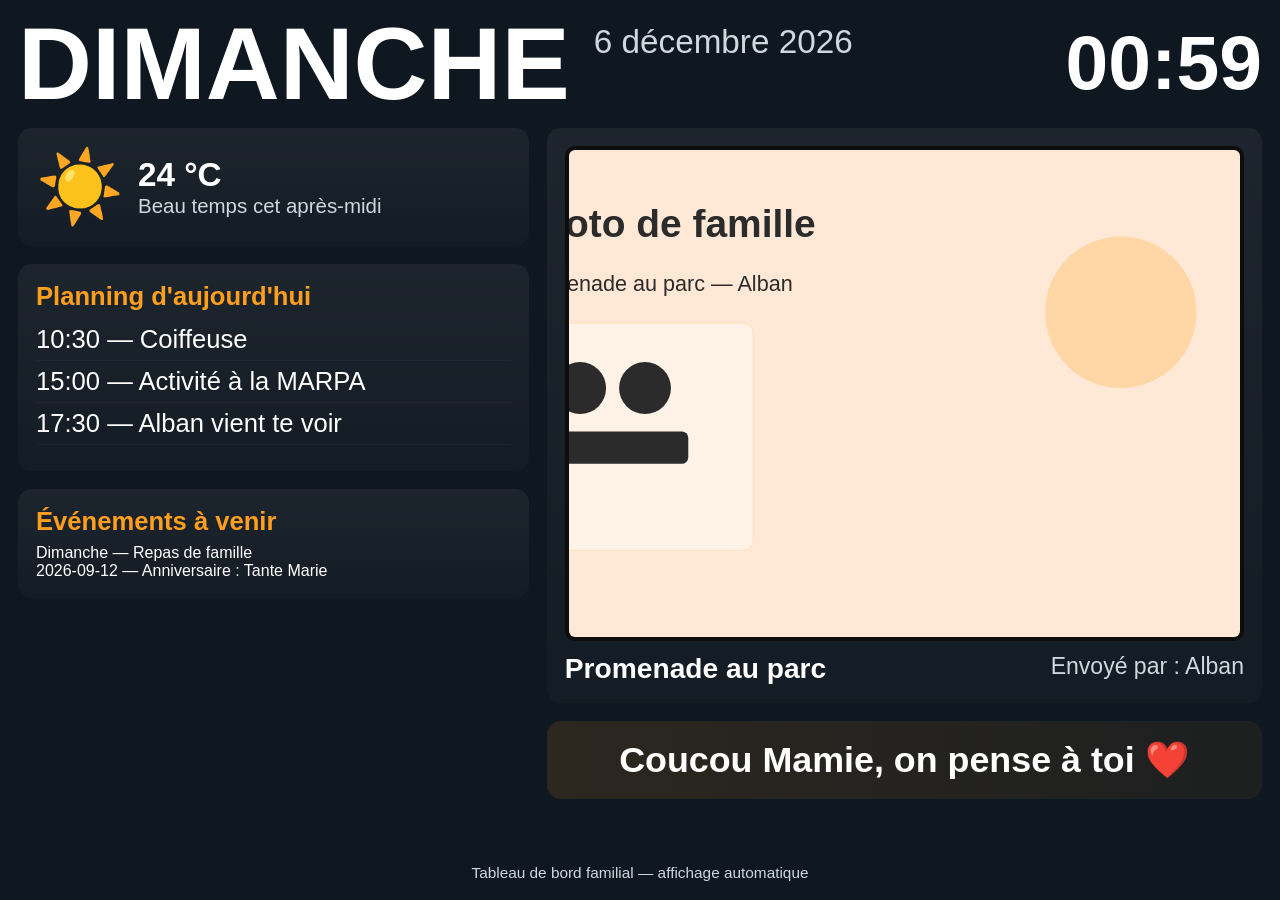
==== index.html @ 00803c76 "Add dashboard prototype: index, style, script and placeholder images" ====
<!doctype html>
<html lang="fr">
<head>
  <meta charset="utf-8" />
  <meta name="viewport" content="width=device-width, initial-scale=1.0, viewport-fit=cover" />
  <title>Tableau de bord — Mamie</title>
  <link rel="stylesheet" href="style.css">
</head>
<body>
  <main id="dashboard">
    <header class="top">
      <div class="day" id="day">Lundi</div>
      <div class="date" id="date">1 janvier 1970</div>
      <div class="time" id="time">12:00</div>
    </header>

    <section class="content">
      <aside class="left">
        <div class="weather card" aria-live="polite">
          <div id="weather-emoji" class="weather-emoji">☀️</div>
          <div class="weather-main">
            <div id="weather-temp" class="weather-temp">24 °C</div>
            <div id="weather-desc" class="weather-desc">Beau temps cet après-midi</div>
          </div>
        </div>

        <div class="schedule card">
          <h2>Planning d'aujourd'hui</h2>
          <ul id="events">
            <!-- événements insérés par script.js -->
          </ul>
          <div id="tomorrow-events" class="tomorrow">
            <!-- premiers événements de demain (optionnel) -->
          </div>
        </div>

        <div class="upcoming card">
          <h2>Événements à venir</h2>
          <ul id="upcoming">
            <!-- anniversaires / événements -->
          </ul>
        </div>
      </aside>

      <section class="right">
        <div class="photo card">
          <img id="slide-img" src="images/photo1.svg" alt="Photo de famille" />
          <div class="photo-info">
            <div id="photo-caption" class="caption">Mamie au jardin</div>
            <div id="photo-author" class="author">Envoyé par : Alban</div>
          </div>
        </div>

        <div class="message card" id="family-message">
          <div class="message-text">Coucou Mamie, on pense à toi ❤️</div>
        </div>
      </section>
    </section>

    <footer class="footer">
      <div class="small">Tableau de bord familial — affichage automatique</div>
    </footer>
  </main>

  <script src="script.js"></script>
</body>
</html>
---- style.css ----
/* style.css — très simple et pensé pour une tablette en paysage (Samsung Galaxy Tab A7)
   Priorités : très gros caractères, contraste élevé, interface épurée, lisibilité
*/

:root{
  --bg: #0f1720; /* très sombre */
  --card: #fff;  /* texte sur cartes */
  --accent: #ff9f1c; /* couleur chaude */
  --muted: #d0d7de;
}

*{box-sizing:border-box}
html,body{height:100%;margin:0;font-family: -apple-system, BlinkMacSystemFont, "Segoe UI", Roboto, "Helvetica Neue", Arial; background:var(--bg); color:var(--card)}

#dashboard{display:flex;flex-direction:column;height:100vh;padding:18px}

.top{display:flex;align-items:flex-start;gap:24px}
.day{font-size:8vw; font-weight:700; line-height:0.9}
.date{font-size:2.6vw; color:var(--muted); margin-top:0.4vw}
.time{margin-left:auto;font-size:6vw; font-weight:600}

.content{display:grid;grid-template-columns: 1fr 1.4fr; gap:18px; flex:1; margin-top:18px}

.left{display:flex;flex-direction:column;gap:18px}
.right{display:flex;flex-direction:column;gap:18px;align-items:stretch}
.card{background:linear-gradient(180deg, rgba(255,255,255,0.06), rgba(255,255,255,0.02));padding:18px;border-radius:14px;min-height:70px}

.weather{display:flex;align-items:center;gap:14px}
.weather-emoji{font-size:5.5vw}
.weather-temp{font-size:2.6vw;font-weight:700}
.weather-desc{color:var(--muted);font-size:1.6vw}

.schedule h2,.upcoming h2{font-size:2vw;margin:0 0 8px 0;color:var(--accent)}
.schedule ul, .upcoming ul{list-style:none;padding:0;margin:0}
.schedule li{font-size:2.0vw;padding:6px 0;border-bottom:1px solid rgba(255,255,255,0.03)}
.tomorrow{margin-top:8px;color:var(--muted);font-size:1.6vw}

.photo{display:flex;flex-direction:column;align-items:center;justify-content:center;gap:12px}
.photo img{width:100%;height:calc(55vh);object-fit:cover;border-radius:10px}
.photo-info{width:100%;display:flex;justify-content:space-between;gap:12px}
.caption{font-size:2.2vw;font-weight:600}
.author{font-size:1.8vw;color:var(--muted)}

.message{display:flex;align-items:center;justify-content:center;font-size:2.8vw;font-weight:700;background:linear-gradient(90deg, rgba(255,159,28,0.12), rgba(255,159,28,0.06))}
.footer{margin-top:10px;text-align:center;color:var(--muted);font-size:1.2vw}

/* Responsive tweaks: si l'écran est plus petit, augmenter relative sizes less */
@media (max-width:900px){
  .day{font-size:10vw}
  .time{font-size:8vw}
  .photo img{height:40vh}
}

/* Age-friendly focus: remove pointer cursors, no interactive controls visible */
button{display:none}

/* Ensure high contrast for images that may be bright */
img{background:#111;border:4px solid rgba(0,0,0,0.25)}
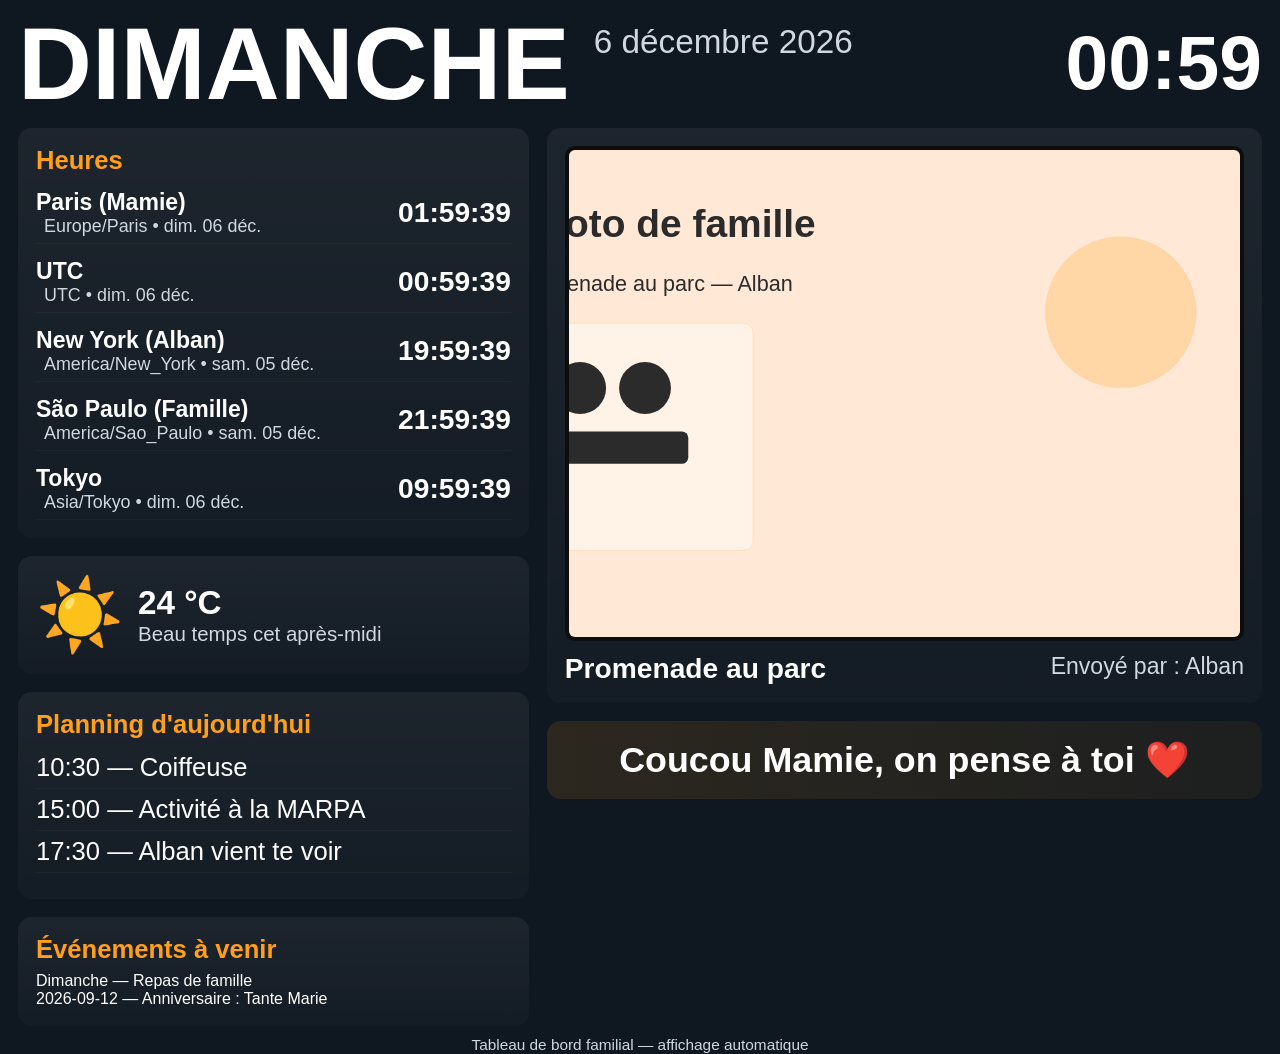
==== commit 177861af: "Integrate timezone clocks into dashboard-prototype: update index, style, script" ====
--- a/index.html
+++ b/index.html
@@ -16,6 +16,15 @@
 
     <section class="content">
       <aside class="left">
+
+        <!-- Zone : horloges multi-fuseaux -->
+        <div class="tz-clocks card" aria-live="polite" id="tz-container">
+          <h2>Heures</h2>
+          <div id="tz-clocks" class="tz-list">
+            <!-- éléments ajoutés par script.js -->
+          </div>
+        </div>
+
         <div class="weather card" aria-live="polite">
           <div id="weather-emoji" class="weather-emoji">☀️</div>
           <div class="weather-main">
--- a/style.css
+++ b/style.css
@@ -56,3 +56,16 @@
 
 /* Ensure high contrast for images that may be bright */
 img{background:#111;border:4px solid rgba(0,0,0,0.25)}
+
+/* ---- Horloges multi-fuseaux ---- */
+.tz-clocks h2 { font-size:2vw; margin:0 0 8px 0; color:var(--accent) }
+.tz-list { display:flex; flex-direction:column; gap:8px }
+.tz-item { display:flex; justify-content:space-between; align-items:center; padding:6px 0; border-bottom:1px solid rgba(255,255,255,0.03) }
+.tz-label { font-size:1.8vw; font-weight:600 }
+.tz-time { font-size:2.2vw; font-weight:700; color:var(--card) }
+.tz-sub { font-size:1.4vw; color:var(--muted); margin-left:8px }
+@media (max-width:900px){
+  .tz-label { font-size:2.4vw }
+  .tz-time { font-size:3.0vw }
+  .tz-sub { font-size:1.8vw }
+}
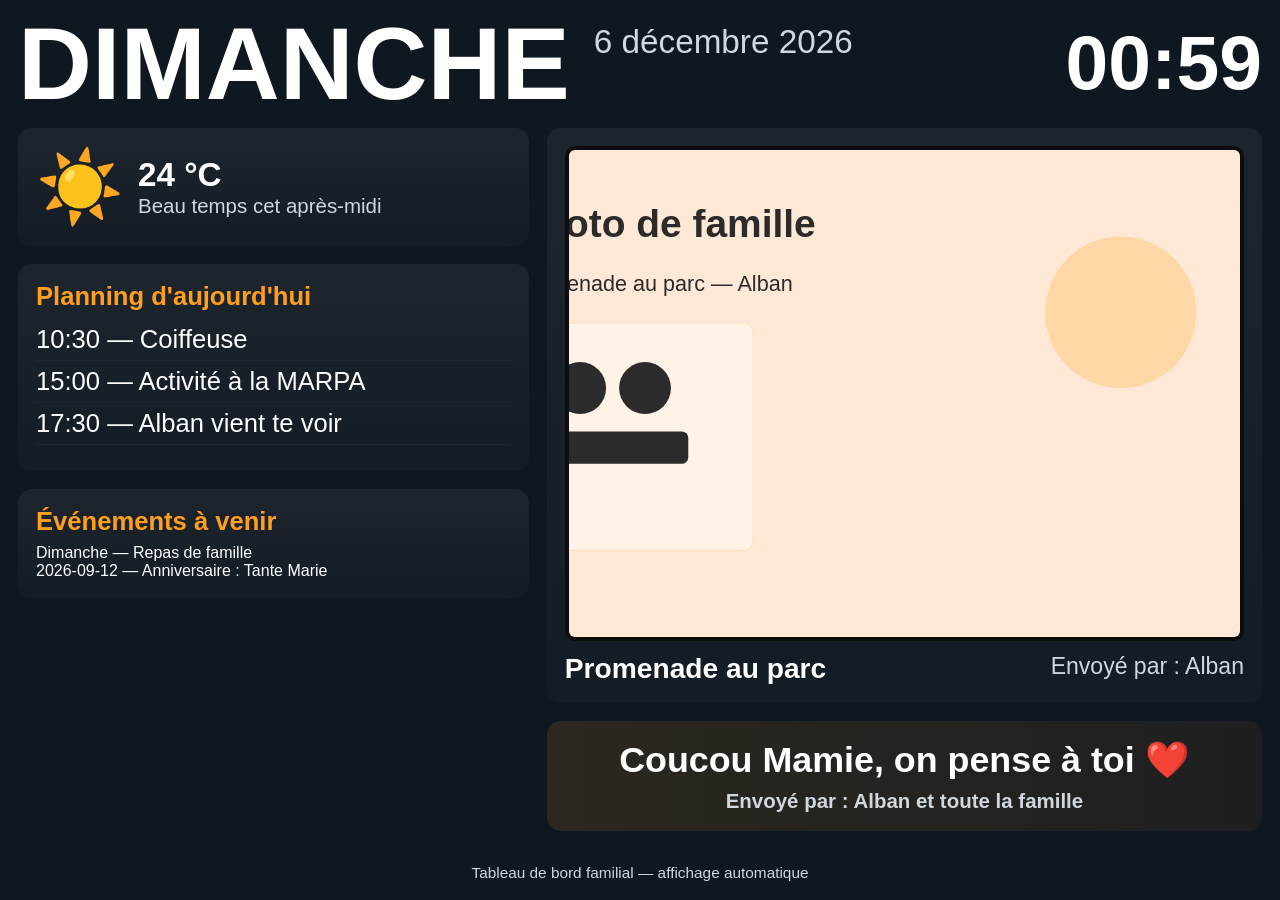
==== commit cc603efa: "Remove timezone clocks and add message source (family message source added, timezone CSS/JS removed)" ====
--- a/index.html
+++ b/index.html
@@ -16,14 +16,6 @@
 
     <section class="content">
       <aside class="left">
-
-        <!-- Zone : horloges multi-fuseaux -->
-        <div class="tz-clocks card" aria-live="polite" id="tz-container">
-          <h2>Heures</h2>
-          <div id="tz-clocks" class="tz-list">
-            <!-- éléments ajoutés par script.js -->
-          </div>
-        </div>
 
         <div class="weather card" aria-live="polite">
           <div id="weather-emoji" class="weather-emoji">☀️</div>
@@ -61,7 +53,8 @@
         </div>
 
         <div class="message card" id="family-message">
-          <div class="message-text">Coucou Mamie, on pense à toi ❤️</div>
+          <div class="message-text" id="family-message-text">Coucou Mamie, on pense à toi ❤️</div>
+          <div class="message-source" id="family-message-source">Envoyé par : La famille</div>
         </div>
       </section>
     </section>
--- a/style.css
+++ b/style.css
@@ -41,7 +41,9 @@
 .caption{font-size:2.2vw;font-weight:600}
 .author{font-size:1.8vw;color:var(--muted)}
 
-.message{display:flex;align-items:center;justify-content:center;font-size:2.8vw;font-weight:700;background:linear-gradient(90deg, rgba(255,159,28,0.12), rgba(255,159,28,0.06))}
+.message{display:flex;flex-direction:column;align-items:center;justify-content:center;font-size:2.8vw;font-weight:700;background:linear-gradient(90deg, rgba(255,159,28,0.12), rgba(255,159,28,0.06))}
+.message-text{font-size:2.8vw}
+.message-source{font-size:1.6vw;color:var(--muted);margin-top:8px}
 .footer{margin-top:10px;text-align:center;color:var(--muted);font-size:1.2vw}
 
 /* Responsive tweaks: si l'écran est plus petit, augmenter relative sizes less */
@@ -56,16 +58,3 @@
 
 /* Ensure high contrast for images that may be bright */
 img{background:#111;border:4px solid rgba(0,0,0,0.25)}
-
-/* ---- Horloges multi-fuseaux ---- */
-.tz-clocks h2 { font-size:2vw; margin:0 0 8px 0; color:var(--accent) }
-.tz-list { display:flex; flex-direction:column; gap:8px }
-.tz-item { display:flex; justify-content:space-between; align-items:center; padding:6px 0; border-bottom:1px solid rgba(255,255,255,0.03) }
-.tz-label { font-size:1.8vw; font-weight:600 }
-.tz-time { font-size:2.2vw; font-weight:700; color:var(--card) }
-.tz-sub { font-size:1.4vw; color:var(--muted); margin-left:8px }
-@media (max-width:900px){
-  .tz-label { font-size:2.4vw }
-  .tz-time { font-size:3.0vw }
-  .tz-sub { font-size:1.8vw }
-}
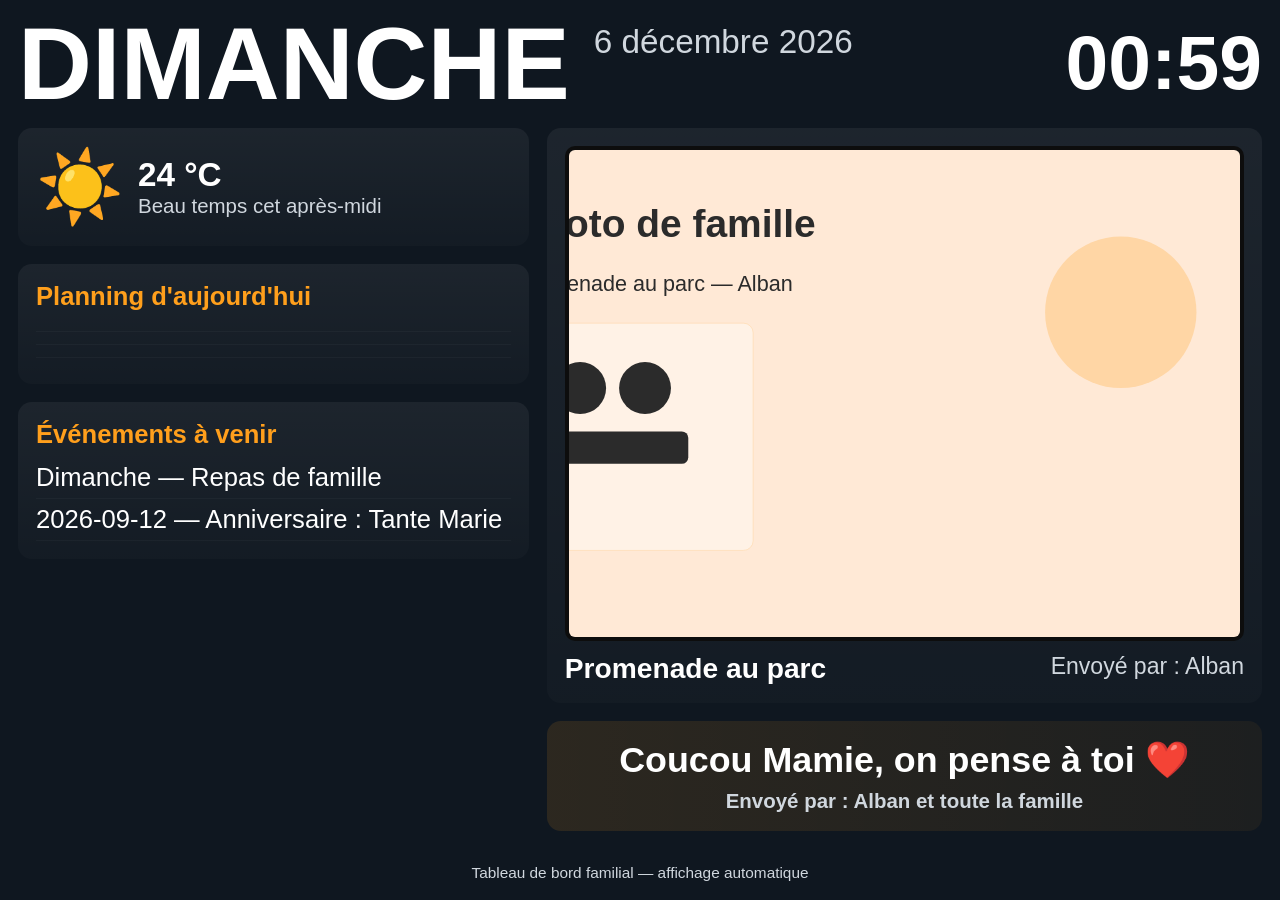
==== commit 4ad7e5d9: "Include supabase-family-message.js in index.html so dashboard fetches family messages" ====
--- a/index.html
+++ b/index.html
@@ -65,5 +65,6 @@
   </main>
 
   <script src="script.js"></script>
+  <script src="supabase-family-message.js"></script>
 </body>
 </html>
--- a/style.css
+++ b/style.css
@@ -1,5 +1,6 @@
 /* style.css — très simple et pensé pour une tablette en paysage (Samsung Galaxy Tab A7)
    Priorités : très gros caractères, contraste élevé, interface épurée, lisibilité
+   Objectif de cette version : police uniforme pour tout le texte.
 */
 
 :root{
@@ -7,10 +8,14 @@
   --card: #fff;  /* texte sur cartes */
   --accent: #ff9f1c; /* couleur chaude */
   --muted: #d0d7de;
+  --font-stack: 'Segoe UI', Roboto, 'Helvetica Neue', Arial, sans-serif; /* police uniforme */
 }
 
 *{box-sizing:border-box}
-html,body{height:100%;margin:0;font-family: -apple-system, BlinkMacSystemFont, "Segoe UI", Roboto, "Helvetica Neue", Arial; background:var(--bg); color:var(--card)}
+html,body{height:100%;margin:0;font-family:var(--font-stack);background:var(--bg); color:var(--card)}
+
+/* Forcer l'héritage de la police sur tous les éléments textuels pour garantir l'uniformité */
+h1,h2,h3,h4,h5,h6,p,ul,ol,li,div,span,a,button{font-family:var(--font-stack);}
 
 #dashboard{display:flex;flex-direction:column;height:100vh;padding:18px}
 
@@ -30,9 +35,16 @@
 .weather-temp{font-size:2.6vw;font-weight:700}
 .weather-desc{color:var(--muted);font-size:1.6vw}
 
-.schedule h2,.upcoming h2{font-size:2vw;margin:0 0 8px 0;color:var(--accent)}
+.schedule h2,.upcoming h2{font-size:2vw;margin:0 0 8px 0;color:var(--accent);font-weight:700}
 .schedule ul, .upcoming ul{list-style:none;padding:0;margin:0}
 .schedule li{font-size:2.0vw;padding:6px 0;border-bottom:1px solid rgba(255,255,255,0.03)}
+/* Faire en sorte que les éléments de "Événements à venir" aient la même taille que le planning */
+.upcoming li{font-size:2.0vw;padding:6px 0;border-bottom:1px solid rgba(255,255,255,0.03)}
+
+/* Event title and description styling */
+.event-title{font-size:2.0vw;font-weight:600}
+.event-desc{font-size:1.6vw;color:var(--muted);margin-top:6px;line-height:1.2}
+
 .tomorrow{margin-top:8px;color:var(--muted);font-size:1.6vw}
 
 .photo{display:flex;flex-direction:column;align-items:center;justify-content:center;gap:12px}
@@ -51,6 +63,10 @@
   .day{font-size:10vw}
   .time{font-size:8vw}
   .photo img{height:40vh}
+  /* adapter les tailles des listes pour petits écrans */
+  .schedule li, .upcoming li { font-size:2.4vw }
+  .event-title { font-size:2.4vw }
+  .event-desc { font-size:1.8vw }
 }
 
 /* Age-friendly focus: remove pointer cursors, no interactive controls visible */
